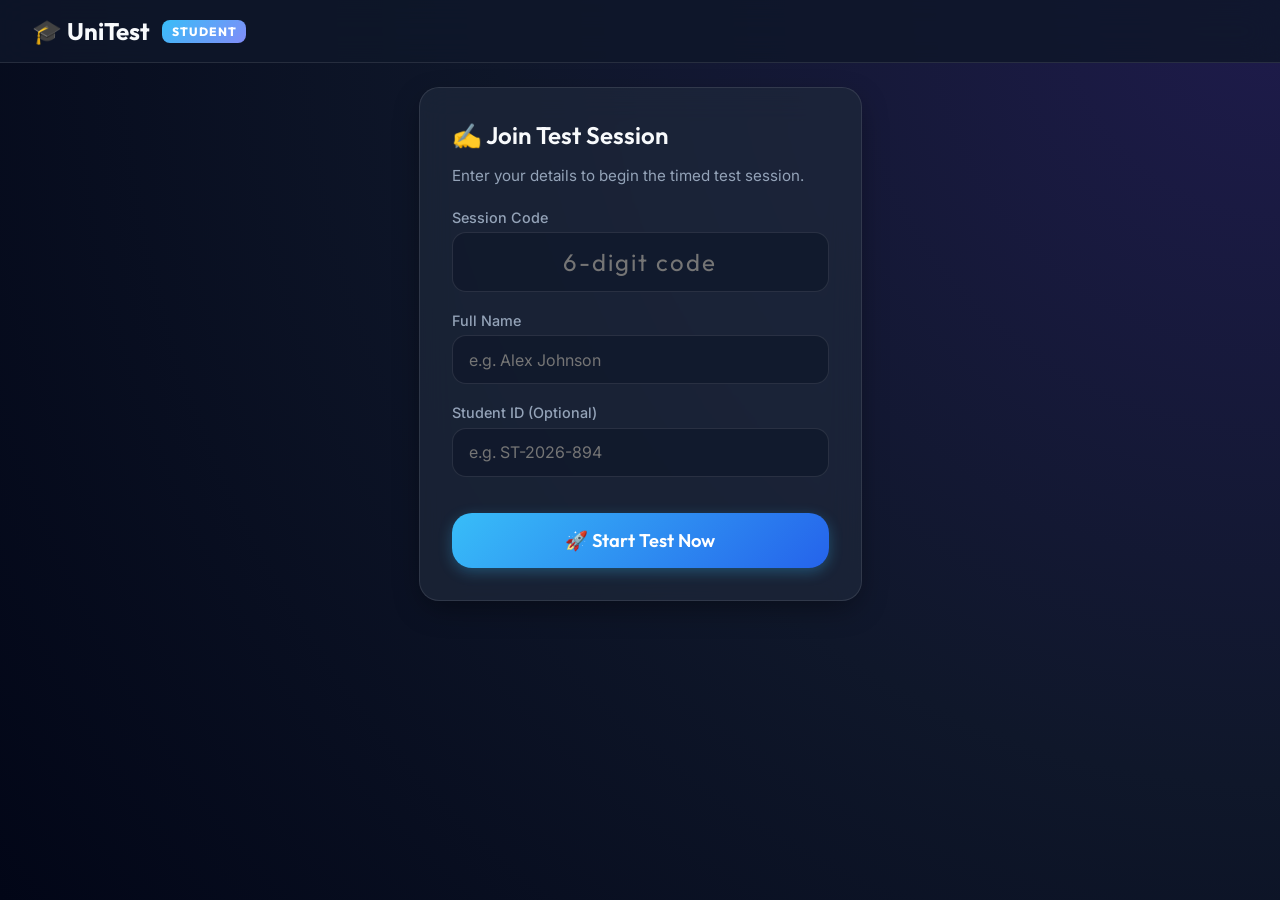
==== student.html @ 2f3c704a "Initial commit: University Quick-Test Platform" ====
<!DOCTYPE html>
<html lang="en">
<head>
    <meta charset="UTF-8">
    <meta name="viewport" content="width=device-width, initial-scale=1.0">
    <title>University Test Platform - Student Portal</title>
    <link rel="stylesheet" href="css/styles.css">
</head>
<body>
    <header>
        <a href="#" class="brand">
            🎓 UniTest <span class="brand-badge">Student</span>
        </a>
        <div id="header-student-info" style="font-size: 0.9rem; color: var(--text-secondary);"></div>
    </header>

    <main class="student-container">
        <!-- JOIN TEST SCREEN -->
        <div id="join-card" class="card">
            <h2 class="card-title">✍️ Join Test Session</h2>
            <p style="color: var(--text-secondary); margin-bottom: 1.5rem; font-size: 0.95rem;">
                Enter your details to begin the timed test session.
            </p>

            <form id="join-form" onsubmit="handleJoinTest(event)">
                <div class="form-group">
                    <label class="form-label">Session Code</label>
                    <input type="text" id="session-code" class="form-input" style="font-family: var(--font-heading); font-size: 1.5rem; letter-spacing: 2px; text-align: center;" placeholder="6-digit code" maxlength="6" required>
                </div>

                <div class="form-group">
                    <label class="form-label">Full Name</label>
                    <input type="text" id="student-name" class="form-input" placeholder="e.g. Alex Johnson" required>
                </div>

                <div class="form-group">
                    <label class="form-label">Student ID (Optional)</label>
                    <input type="text" id="student-id-input" class="form-input" placeholder="e.g. ST-2026-894">
                </div>

                <button type="submit" class="btn btn-primary btn-lg btn-full" style="margin-top: 1rem;">
                    🚀 Start Test Now
                </button>
            </form>
        </div>

        <!-- ACTIVE TEST VIEW -->
        <div id="test-view" style="display: none;">
            <!-- Countdown Timer Header -->
            <div id="timer-badge" class="timer-badge">
                <div>
                    <div style="font-size: 0.8rem; text-transform: uppercase; letter-spacing: 1px; color: var(--text-secondary);">Time Remaining</div>
                    <div id="timer-clock" class="timer-clock">00:00</div>
                </div>
                <button class="btn btn-success" onclick="confirmAndSubmitTest()">Submit Test ✓</button>
            </div>

            <div class="card" style="margin-bottom: 1rem;">
                <h2 id="test-title-display" class="card-title">Test Title</h2>
                <div style="color: var(--text-secondary); font-size: 0.9rem;">Select 1 answer for each question below:</div>
            </div>

            <!-- Questions Form -->
            <form id="test-questions-form" onsubmit="handleManualSubmit(event)">
                <div id="questions-list"></div>

                <div style="margin-top: 2rem; margin-bottom: 3rem;">
                    <button type="submit" class="btn btn-success btn-lg btn-full">
                        Submit Test Answers ✓
                    </button>
                </div>
            </form>
        </div>

        <!-- SCORE SUMMARY CARD -->
        <div id="score-card" class="card" style="display: none; text-align: center; padding: 3rem 1.5rem;">
            <div style="font-size: 4rem; margin-bottom: 1rem;">🎉</div>
            <h2 class="card-title" style="justify-content: center;">Test Submitted Successfully!</h2>
            <p style="color: var(--text-secondary); margin-bottom: 2rem;">
                Thank you <strong id="score-student-name" style="color: var(--text-primary);">Student</strong>, your answers have been recorded.
            </p>

            <div style="background: rgba(15, 23, 42, 0.7); border: 1px solid var(--border-color); border-radius: var(--radius-xl); padding: 2rem; max-width: 360px; margin: 0 auto 2rem;">
                <div style="font-size: 0.9rem; color: var(--text-secondary); text-transform: uppercase; letter-spacing: 1px;">Your Score</div>
                <div id="score-display" style="font-family: var(--font-heading); font-size: 3.5rem; font-weight: 800; color: var(--accent-blue); margin: 0.5rem 0;">0 / 0</div>
                <div id="score-percentage-badge" class="score-tag high" style="font-size: 1.1rem; padding: 0.5rem 1.25rem;">0%</div>
            </div>

            <h3 style="font-family: var(--font-heading); text-align: left; margin-bottom: 1rem;">Detailed Answer Review:</h3>
            <div id="answers-review-container" style="text-align: left;"></div>
        </div>
    </main>

    <script src="js/student.js"></script>
</body>
</html>
---- css/styles.css ----
/* Modern University Quick-Test Platform Design System */
@import url('https://fonts.googleapis.com/css2?family=Outfit:wght@300;400;500;600;700;800&family=Inter:wght@400;500;600;700&display=swap');

:root {
    --bg-primary: #0f172a;
    --bg-card: rgba(30, 41, 59, 0.7);
    --bg-card-hover: rgba(51, 65, 85, 0.8);
    --border-color: rgba(255, 255, 255, 0.1);
    
    --accent-blue: #38bdf8;
    --accent-blue-hover: #0284c7;
    --accent-purple: #818cf8;
    --accent-green: #34d399;
    --accent-red: #f87171;
    --accent-yellow: #fbbf24;
    
    --text-primary: #f8fafc;
    --text-secondary: #94a3b8;
    --text-muted: #64748b;
    
    --radius-sm: 8px;
    --radius-md: 14px;
    --radius-lg: 20px;
    --radius-xl: 28px;
    
    --shadow-soft: 0 10px 30px -5px rgba(0, 0, 0, 0.4);
    --shadow-glow: 0 0 25px rgba(56, 189, 248, 0.25);
    
    --font-heading: 'Outfit', sans-serif;
    --font-body: 'Inter', sans-serif;
}

* {
    box-sizing: border-box;
    margin: 0;
    padding: 0;
}

body {
    font-family: var(--font-body);
    background: radial-gradient(circle at top right, #1e1b4b 0%, #0f172a 50%, #020617 100%);
    color: var(--text-primary);
    min-height: 100vh;
    display: flex;
    flex-direction: column;
    overflow-x: hidden;
}

/* Header & Navigation */
header {
    background: rgba(15, 23, 42, 0.85);
    backdrop-filter: blur(16px);
    border-bottom: 1px solid var(--border-color);
    padding: 1rem 2rem;
    position: sticky;
    top: 0;
    z-index: 100;
    display: flex;
    justify-content: space-between;
    align-items: center;
}

.brand {
    display: flex;
    align-items: center;
    gap: 0.75rem;
    font-family: var(--font-heading);
    font-size: 1.5rem;
    font-weight: 700;
    color: var(--text-primary);
    text-decoration: none;
}

.brand-badge {
    background: linear-gradient(135deg, var(--accent-blue), var(--accent-purple));
    color: #fff;
    padding: 0.25rem 0.6rem;
    border-radius: var(--radius-sm);
    font-size: 0.75rem;
    font-weight: 800;
    letter-spacing: 1px;
    text-transform: uppercase;
}

/* Main Container Layout */
.container {
    max-width: 1200px;
    margin: 2rem auto;
    padding: 0 1.5rem;
    width: 100%;
    flex: 1;
}

.student-container {
    max-width: 720px;
    margin: 1.5rem auto;
    padding: 0 1rem;
}

/* Card Component (Glassmorphism) */
.card {
    background: var(--bg-card);
    backdrop-filter: blur(16px);
    border: 1px solid var(--border-color);
    border-radius: var(--radius-lg);
    padding: 2rem;
    margin-bottom: 1.5rem;
    box-shadow: var(--shadow-soft);
    transition: all 0.3s ease;
}

.card-title {
    font-family: var(--font-heading);
    font-size: 1.5rem;
    font-weight: 600;
    margin-bottom: 1rem;
    display: flex;
    align-items: center;
    gap: 0.5rem;
}

/* Buttons */
.btn {
    display: inline-flex;
    align-items: center;
    justify-content: center;
    gap: 0.5rem;
    padding: 0.75rem 1.5rem;
    font-family: var(--font-heading);
    font-size: 1rem;
    font-weight: 600;
    border-radius: var(--radius-md);
    border: none;
    cursor: pointer;
    transition: all 0.25s cubic-bezier(0.4, 0, 0.2, 1);
    text-decoration: none;
}

.btn-primary {
    background: linear-gradient(135deg, var(--accent-blue), #2563eb);
    color: #fff;
    box-shadow: 0 4px 14px rgba(56, 189, 248, 0.3);
}

.btn-primary:hover {
    transform: translateY(-2px);
    box-shadow: 0 6px 20px rgba(56, 189, 248, 0.45);
}

.btn-secondary {
    background: rgba(255, 255, 255, 0.08);
    color: var(--text-primary);
    border: 1px solid var(--border-color);
}

.btn-secondary:hover {
    background: rgba(255, 255, 255, 0.15);
}

.btn-success {
    background: linear-gradient(135deg, var(--accent-green), #059669);
    color: #064e3b;
    font-weight: 700;
}

.btn-success:hover {
    transform: translateY(-2px);
    box-shadow: 0 6px 20px rgba(52, 211, 153, 0.4);
}

.btn-lg {
    padding: 1rem 2rem;
    font-size: 1.15rem;
    border-radius: var(--radius-lg);
}

.btn-full {
    width: 100%;
}

/* Inputs & Form Groups */
.form-group {
    margin-bottom: 1.25rem;
}

.form-label {
    display: block;
    font-size: 0.9rem;
    font-weight: 500;
    color: var(--text-secondary);
    margin-bottom: 0.4rem;
}

.form-input, .form-select, .form-textarea {
    width: 100%;
    padding: 0.85rem 1rem;
    background: rgba(15, 23, 42, 0.7);
    border: 1px solid var(--border-color);
    border-radius: var(--radius-md);
    color: var(--text-primary);
    font-family: var(--font-body);
    font-size: 1rem;
    outline: none;
    transition: border-color 0.2s;
}

.form-input:focus, .form-textarea:focus {
    border-color: var(--accent-blue);
    box-shadow: 0 0 0 3px rgba(56, 189, 248, 0.2);
}

/* BIG SCREEN PROJECTOR MODE */
.big-screen-modal {
    position: fixed;
    inset: 0;
    background: #020617;
    z-index: 1000;
    display: flex;
    flex-direction: column;
    padding: 2rem;
    animation: fadeIn 0.3s ease;
}

.big-screen-header {
    display: flex;
    justify-content: space-between;
    align-items: center;
    border-bottom: 1px solid var(--border-color);
    padding-bottom: 1.5rem;
}

.big-screen-content {
    flex: 1;
    display: grid;
    grid-template-columns: 1fr 1fr;
    gap: 3rem;
    align-items: center;
    margin: 2rem 0;
}

.qr-box {
    background: #ffffff;
    padding: 2rem;
    border-radius: var(--radius-xl);
    display: flex;
    flex-direction: column;
    align-items: center;
    justify-content: center;
    box-shadow: 0 20px 50px rgba(0, 0, 0, 0.6);
}

.big-session-code {
    font-family: var(--font-heading);
    font-size: 4rem;
    font-weight: 800;
    color: var(--accent-blue);
    letter-spacing: 4px;
    background: rgba(56, 189, 248, 0.1);
    padding: 0.5rem 1.5rem;
    border-radius: var(--radius-lg);
    border: 2px dashed var(--accent-blue);
    display: inline-block;
    margin-top: 1rem;
}

.big-join-url {
    font-size: 1.4rem;
    color: var(--text-secondary);
    margin-top: 1rem;
    word-break: break-all;
}

/* STUDENT TIMER & TEST QUESTION CARDS */
.timer-badge {
    position: sticky;
    top: 5rem;
    z-index: 90;
    background: rgba(15, 23, 42, 0.95);
    backdrop-filter: blur(12px);
    border: 2px solid var(--accent-yellow);
    border-radius: var(--radius-lg);
    padding: 0.75rem 1.5rem;
    display: flex;
    align-items: center;
    justify-content: space-between;
    margin-bottom: 1.5rem;
    box-shadow: 0 8px 24px rgba(251, 191, 36, 0.2);
}

.timer-badge.warning {
    border-color: var(--accent-red);
    box-shadow: 0 0 20px rgba(248, 113, 113, 0.4);
    animation: pulse 1s infinite alternate;
}

.timer-clock {
    font-family: var(--font-heading);
    font-size: 1.8rem;
    font-weight: 800;
    color: var(--accent-yellow);
}

.timer-badge.warning .timer-clock {
    color: var(--accent-red);
}

/* 1-OF-4 OPTIONS SELECTOR */
.question-card {
    background: var(--bg-card);
    border: 1px solid var(--border-color);
    border-radius: var(--radius-lg);
    padding: 1.5rem;
    margin-bottom: 1.5rem;
}

.question-title {
    font-size: 1.2rem;
    font-weight: 600;
    margin-bottom: 1.25rem;
    line-height: 1.5;
}

.options-grid {
    display: grid;
    grid-template-columns: 1fr;
    gap: 0.75rem;
}

.option-btn {
    display: flex;
    align-items: center;
    gap: 1rem;
    padding: 1rem 1.25rem;
    background: rgba(15, 23, 42, 0.6);
    border: 1px solid var(--border-color);
    border-radius: var(--radius-md);
    color: var(--text-primary);
    cursor: pointer;
    transition: all 0.2s ease;
    text-align: left;
    font-size: 1rem;
}

.option-btn:hover {
    background: rgba(56, 189, 248, 0.1);
    border-color: var(--accent-blue);
}

.option-btn.selected {
    background: linear-gradient(135deg, rgba(56, 189, 248, 0.2), rgba(129, 140, 248, 0.2));
    border-color: var(--accent-blue);
    box-shadow: 0 0 15px rgba(56, 189, 248, 0.25);
}

.option-badge {
    width: 32px;
    height: 32px;
    border-radius: 50%;
    background: rgba(255, 255, 255, 0.1);
    display: flex;
    align-items: center;
    justify-content: center;
    font-family: var(--font-heading);
    font-weight: 700;
    flex-shrink: 0;
}

.option-btn.selected .option-badge {
    background: var(--accent-blue);
    color: #0f172a;
}

/* RESULTS TABLE */
.results-table {
    width: 100%;
    border-collapse: collapse;
    margin-top: 1rem;
}

.results-table th, .results-table td {
    padding: 1rem;
    text-align: left;
    border-bottom: 1px solid var(--border-color);
}

.results-table th {
    font-family: var(--font-heading);
    color: var(--text-secondary);
    font-weight: 600;
    font-size: 0.9rem;
    text-transform: uppercase;
}

.score-tag {
    display: inline-block;
    padding: 0.35rem 0.75rem;
    border-radius: var(--radius-sm);
    font-weight: 700;
    font-size: 0.9rem;
}

.score-tag.high {
    background: rgba(52, 211, 153, 0.2);
    color: var(--accent-green);
    border: 1px solid rgba(52, 211, 153, 0.4);
}

.score-tag.medium {
    background: rgba(251, 191, 36, 0.2);
    color: var(--accent-yellow);
    border: 1px solid rgba(251, 191, 36, 0.4);
}

.score-tag.low {
    background: rgba(248, 113, 113, 0.2);
    color: var(--accent-red);
    border: 1px solid rgba(248, 113, 113, 0.4);
}

/* Animations */
@keyframes fadeIn {
    from { opacity: 0; transform: scale(0.98); }
    to { opacity: 1; transform: scale(1); }
}

@keyframes pulse {
    0% { transform: scale(1); }
    100% { transform: scale(1.02); }
}

/* Responsive adjustments */
@media (max-width: 768px) {
    .big-screen-content {
        grid-template-columns: 1fr;
        gap: 1.5rem;
    }
    
    header {
        padding: 1rem;
    }
    
    .card {
        padding: 1.25rem;
    }
}
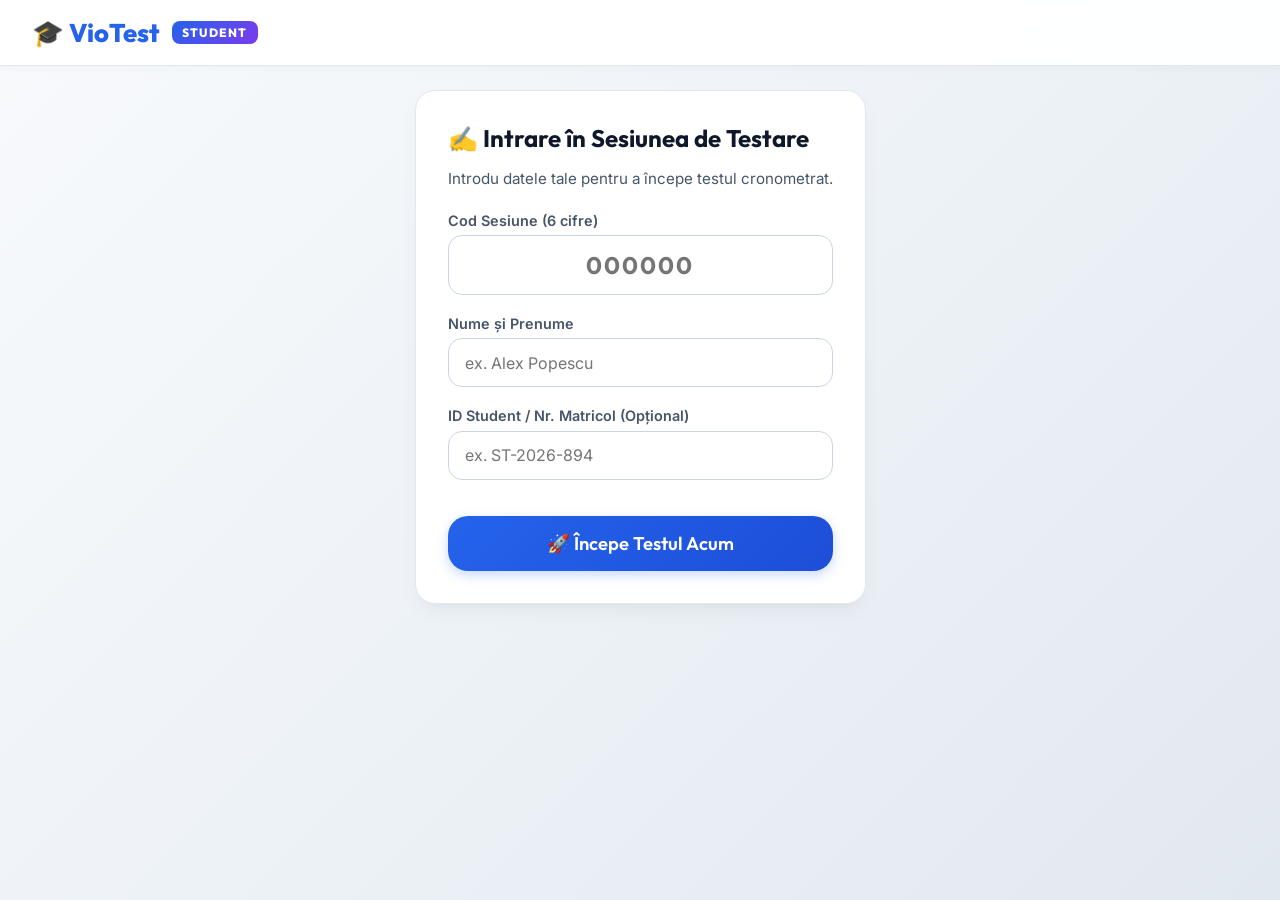
==== commit 74a40f23: "Rename platform to VioTest, translate to Romanian, and switch to light theme" ====
--- a/student.html
+++ b/student.html
@@ -1,45 +1,45 @@
 <!DOCTYPE html>
-<html lang="en">
+<html lang="ro">
 <head>
     <meta charset="UTF-8">
     <meta name="viewport" content="width=device-width, initial-scale=1.0">
-    <title>University Test Platform - Student Portal</title>
+    <title>VioTest - Portal Student</title>
     <link rel="stylesheet" href="css/styles.css">
 </head>
 <body>
     <header>
         <a href="#" class="brand">
-            🎓 UniTest <span class="brand-badge">Student</span>
+            🎓 VioTest <span class="brand-badge">Student</span>
         </a>
-        <div id="header-student-info" style="font-size: 0.9rem; color: var(--text-secondary);"></div>
+        <div id="header-student-info" style="font-size: 0.9rem; color: var(--text-secondary); font-weight: 600;"></div>
     </header>
 
     <main class="student-container">
         <!-- JOIN TEST SCREEN -->
         <div id="join-card" class="card">
-            <h2 class="card-title">✍️ Join Test Session</h2>
+            <h2 class="card-title">✍️ Intrare în Sesiunea de Testare</h2>
             <p style="color: var(--text-secondary); margin-bottom: 1.5rem; font-size: 0.95rem;">
-                Enter your details to begin the timed test session.
+                Introdu datele tale pentru a începe testul cronometrat.
             </p>
 
             <form id="join-form" onsubmit="handleJoinTest(event)">
                 <div class="form-group">
-                    <label class="form-label">Session Code</label>
-                    <input type="text" id="session-code" class="form-input" style="font-family: var(--font-heading); font-size: 1.5rem; letter-spacing: 2px; text-align: center;" placeholder="6-digit code" maxlength="6" required>
+                    <label class="form-label">Cod Sesiune (6 cifre)</label>
+                    <input type="text" id="session-code" class="form-input" style="font-family: var(--font-heading); font-size: 1.5rem; letter-spacing: 2px; text-align: center; font-weight: 700; color: var(--accent-blue);" placeholder="000000" maxlength="6" required>
                 </div>
 
                 <div class="form-group">
-                    <label class="form-label">Full Name</label>
-                    <input type="text" id="student-name" class="form-input" placeholder="e.g. Alex Johnson" required>
+                    <label class="form-label">Nume și Prenume</label>
+                    <input type="text" id="student-name" class="form-input" placeholder="ex. Alex Popescu" required>
                 </div>
 
                 <div class="form-group">
-                    <label class="form-label">Student ID (Optional)</label>
-                    <input type="text" id="student-id-input" class="form-input" placeholder="e.g. ST-2026-894">
+                    <label class="form-label">ID Student / Nr. Matricol (Opțional)</label>
+                    <input type="text" id="student-id-input" class="form-input" placeholder="ex. ST-2026-894">
                 </div>
 
                 <button type="submit" class="btn btn-primary btn-lg btn-full" style="margin-top: 1rem;">
-                    🚀 Start Test Now
+                    🚀 Începe Testul Acum
                 </button>
             </form>
         </div>
@@ -49,15 +49,15 @@
             <!-- Countdown Timer Header -->
             <div id="timer-badge" class="timer-badge">
                 <div>
-                    <div style="font-size: 0.8rem; text-transform: uppercase; letter-spacing: 1px; color: var(--text-secondary);">Time Remaining</div>
+                    <div style="font-size: 0.8rem; text-transform: uppercase; letter-spacing: 1px; color: var(--text-secondary); font-weight: 700;">Timp Rămas</div>
                     <div id="timer-clock" class="timer-clock">00:00</div>
                 </div>
-                <button class="btn btn-success" onclick="confirmAndSubmitTest()">Submit Test ✓</button>
+                <button class="btn btn-success" onclick="confirmAndSubmitTest()">Trimite Testul ✓</button>
             </div>
 
             <div class="card" style="margin-bottom: 1rem;">
-                <h2 id="test-title-display" class="card-title">Test Title</h2>
-                <div style="color: var(--text-secondary); font-size: 0.9rem;">Select 1 answer for each question below:</div>
+                <h2 id="test-title-display" class="card-title">Titlu Test</h2>
+                <div style="color: var(--text-secondary); font-size: 0.95rem;">Selectează 1 opțiune pentru fiecare întrebare de mai jos:</div>
             </div>
 
             <!-- Questions Form -->
@@ -66,7 +66,7 @@
 
                 <div style="margin-top: 2rem; margin-bottom: 3rem;">
                     <button type="submit" class="btn btn-success btn-lg btn-full">
-                        Submit Test Answers ✓
+                        Trimite Răspunsurile la Test ✓
                     </button>
                 </div>
             </form>
@@ -75,18 +75,18 @@
         <!-- SCORE SUMMARY CARD -->
         <div id="score-card" class="card" style="display: none; text-align: center; padding: 3rem 1.5rem;">
             <div style="font-size: 4rem; margin-bottom: 1rem;">🎉</div>
-            <h2 class="card-title" style="justify-content: center;">Test Submitted Successfully!</h2>
+            <h2 class="card-title" style="justify-content: center;">Test Trimis cu Succes!</h2>
             <p style="color: var(--text-secondary); margin-bottom: 2rem;">
-                Thank you <strong id="score-student-name" style="color: var(--text-primary);">Student</strong>, your answers have been recorded.
+                Mulțumim, <strong id="score-student-name" style="color: var(--text-primary);">Student</strong>! Răspunsurile tale au fost înregistrate.
             </p>
 
-            <div style="background: rgba(15, 23, 42, 0.7); border: 1px solid var(--border-color); border-radius: var(--radius-xl); padding: 2rem; max-width: 360px; margin: 0 auto 2rem;">
-                <div style="font-size: 0.9rem; color: var(--text-secondary); text-transform: uppercase; letter-spacing: 1px;">Your Score</div>
+            <div style="background: #f8fafc; border: 2px solid var(--border-color); border-radius: var(--radius-xl); padding: 2rem; max-width: 360px; margin: 0 auto 2rem;">
+                <div style="font-size: 0.85rem; color: var(--text-secondary); text-transform: uppercase; letter-spacing: 1px; font-weight: 700;">Punctajul Tău</div>
                 <div id="score-display" style="font-family: var(--font-heading); font-size: 3.5rem; font-weight: 800; color: var(--accent-blue); margin: 0.5rem 0;">0 / 0</div>
                 <div id="score-percentage-badge" class="score-tag high" style="font-size: 1.1rem; padding: 0.5rem 1.25rem;">0%</div>
             </div>
 
-            <h3 style="font-family: var(--font-heading); text-align: left; margin-bottom: 1rem;">Detailed Answer Review:</h3>
+            <h3 style="font-family: var(--font-heading); text-align: left; margin-bottom: 1rem;">Revizuire Detaliată a Răspunsurilor:</h3>
             <div id="answers-review-container" style="text-align: left;"></div>
         </div>
     </main>
--- a/css/styles.css
+++ b/css/styles.css
@@ -1,21 +1,23 @@
-/* Modern University Quick-Test Platform Design System */
+/* VioTest - Modern Light Theme Design System */
 @import url('https://fonts.googleapis.com/css2?family=Outfit:wght@300;400;500;600;700;800&family=Inter:wght@400;500;600;700&display=swap');
 
 :root {
-    --bg-primary: #0f172a;
-    --bg-card: rgba(30, 41, 59, 0.7);
-    --bg-card-hover: rgba(51, 65, 85, 0.8);
-    --border-color: rgba(255, 255, 255, 0.1);
-    
-    --accent-blue: #38bdf8;
-    --accent-blue-hover: #0284c7;
-    --accent-purple: #818cf8;
-    --accent-green: #34d399;
-    --accent-red: #f87171;
-    --accent-yellow: #fbbf24;
-    
-    --text-primary: #f8fafc;
-    --text-secondary: #94a3b8;
+    --bg-primary: #f8fafc;
+    --bg-secondary: #edf2f7;
+    --bg-card: #ffffff;
+    --bg-card-hover: #f1f5f9;
+    --border-color: #e2e8f0;
+    --border-accent: #cbd5e1;
+    
+    --accent-blue: #2563eb;
+    --accent-blue-hover: #1d4ed8;
+    --accent-purple: #7c3aed;
+    --accent-green: #059669;
+    --accent-red: #dc2626;
+    --accent-yellow: #d97706;
+    
+    --text-primary: #0f172a;
+    --text-secondary: #475569;
     --text-muted: #64748b;
     
     --radius-sm: 8px;
@@ -23,8 +25,8 @@
     --radius-lg: 20px;
     --radius-xl: 28px;
     
-    --shadow-soft: 0 10px 30px -5px rgba(0, 0, 0, 0.4);
-    --shadow-glow: 0 0 25px rgba(56, 189, 248, 0.25);
+    --shadow-soft: 0 10px 25px -5px rgba(0, 0, 0, 0.05), 0 8px 10px -6px rgba(0, 0, 0, 0.03);
+    --shadow-glow: 0 0 20px rgba(37, 99, 235, 0.15);
     
     --font-heading: 'Outfit', sans-serif;
     --font-body: 'Inter', sans-serif;
@@ -38,7 +40,7 @@
 
 body {
     font-family: var(--font-body);
-    background: radial-gradient(circle at top right, #1e1b4b 0%, #0f172a 50%, #020617 100%);
+    background: linear-gradient(135deg, #f8fafc 0%, #edf2f7 50%, #e2e8f0 100%);
     color: var(--text-primary);
     min-height: 100vh;
     display: flex;
@@ -48,7 +50,7 @@
 
 /* Header & Navigation */
 header {
-    background: rgba(15, 23, 42, 0.85);
+    background: rgba(255, 255, 255, 0.95);
     backdrop-filter: blur(16px);
     border-bottom: 1px solid var(--border-color);
     padding: 1rem 2rem;
@@ -58,6 +60,7 @@
     display: flex;
     justify-content: space-between;
     align-items: center;
+    box-shadow: 0 2px 10px rgba(0,0,0,0.03);
 }
 
 .brand {
@@ -65,16 +68,16 @@
     align-items: center;
     gap: 0.75rem;
     font-family: var(--font-heading);
-    font-size: 1.5rem;
-    font-weight: 700;
-    color: var(--text-primary);
+    font-size: 1.6rem;
+    font-weight: 800;
+    color: var(--accent-blue);
     text-decoration: none;
 }
 
 .brand-badge {
     background: linear-gradient(135deg, var(--accent-blue), var(--accent-purple));
     color: #fff;
-    padding: 0.25rem 0.6rem;
+    padding: 0.25rem 0.65rem;
     border-radius: var(--radius-sm);
     font-size: 0.75rem;
     font-weight: 800;
@@ -82,7 +85,7 @@
     text-transform: uppercase;
 }
 
-/* Main Container Layout */
+/* Containers */
 .container {
     max-width: 1200px;
     margin: 2rem auto;
@@ -97,22 +100,22 @@
     padding: 0 1rem;
 }
 
-/* Card Component (Glassmorphism) */
+/* Card Component */
 .card {
     background: var(--bg-card);
-    backdrop-filter: blur(16px);
     border: 1px solid var(--border-color);
     border-radius: var(--radius-lg);
     padding: 2rem;
     margin-bottom: 1.5rem;
     box-shadow: var(--shadow-soft);
-    transition: all 0.3s ease;
+    transition: all 0.25s ease;
 }
 
 .card-title {
     font-family: var(--font-heading);
     font-size: 1.5rem;
-    font-weight: 600;
+    font-weight: 700;
+    color: var(--text-primary);
     margin-bottom: 1rem;
     display: flex;
     align-items: center;
@@ -132,40 +135,42 @@
     border-radius: var(--radius-md);
     border: none;
     cursor: pointer;
-    transition: all 0.25s cubic-bezier(0.4, 0, 0.2, 1);
+    transition: all 0.2s cubic-bezier(0.4, 0, 0.2, 1);
     text-decoration: none;
 }
 
 .btn-primary {
-    background: linear-gradient(135deg, var(--accent-blue), #2563eb);
-    color: #fff;
-    box-shadow: 0 4px 14px rgba(56, 189, 248, 0.3);
+    background: linear-gradient(135deg, var(--accent-blue), #1d4ed8);
+    color: #ffffff;
+    box-shadow: 0 4px 12px rgba(37, 99, 235, 0.25);
 }
 
 .btn-primary:hover {
     transform: translateY(-2px);
-    box-shadow: 0 6px 20px rgba(56, 189, 248, 0.45);
+    box-shadow: 0 6px 18px rgba(37, 99, 235, 0.35);
 }
 
 .btn-secondary {
-    background: rgba(255, 255, 255, 0.08);
+    background: #f1f5f9;
     color: var(--text-primary);
     border: 1px solid var(--border-color);
 }
 
 .btn-secondary:hover {
-    background: rgba(255, 255, 255, 0.15);
+    background: #e2e8f0;
+    border-color: var(--border-accent);
 }
 
 .btn-success {
-    background: linear-gradient(135deg, var(--accent-green), #059669);
-    color: #064e3b;
-    font-weight: 700;
+    background: linear-gradient(135deg, var(--accent-green), #047857);
+    color: #ffffff;
+    font-weight: 700;
+    box-shadow: 0 4px 12px rgba(5, 150, 105, 0.25);
 }
 
 .btn-success:hover {
     transform: translateY(-2px);
-    box-shadow: 0 6px 20px rgba(52, 211, 153, 0.4);
+    box-shadow: 0 6px 18px rgba(5, 150, 105, 0.35);
 }
 
 .btn-lg {
@@ -186,7 +191,7 @@
 .form-label {
     display: block;
     font-size: 0.9rem;
-    font-weight: 500;
+    font-weight: 600;
     color: var(--text-secondary);
     margin-bottom: 0.4rem;
 }
@@ -194,30 +199,30 @@
 .form-input, .form-select, .form-textarea {
     width: 100%;
     padding: 0.85rem 1rem;
-    background: rgba(15, 23, 42, 0.7);
-    border: 1px solid var(--border-color);
+    background: #ffffff;
+    border: 1px solid var(--border-accent);
     border-radius: var(--radius-md);
     color: var(--text-primary);
     font-family: var(--font-body);
     font-size: 1rem;
     outline: none;
-    transition: border-color 0.2s;
-}
-
-.form-input:focus, .form-textarea:focus {
+    transition: all 0.2s;
+}
+
+.form-input:focus, .form-select:focus, .form-textarea:focus {
     border-color: var(--accent-blue);
-    box-shadow: 0 0 0 3px rgba(56, 189, 248, 0.2);
-}
-
-/* BIG SCREEN PROJECTOR MODE */
+    box-shadow: 0 0 0 3px rgba(37, 99, 235, 0.15);
+}
+
+/* BIG SCREEN PROJECTOR MODE (LIGHT THEME) */
 .big-screen-modal {
     position: fixed;
     inset: 0;
-    background: #020617;
+    background: #ffffff;
     z-index: 1000;
     display: flex;
     flex-direction: column;
-    padding: 2rem;
+    padding: 2.5rem;
     animation: fadeIn 0.3s ease;
 }
 
@@ -225,7 +230,7 @@
     display: flex;
     justify-content: space-between;
     align-items: center;
-    border-bottom: 1px solid var(--border-color);
+    border-bottom: 2px solid var(--border-color);
     padding-bottom: 1.5rem;
 }
 
@@ -240,13 +245,14 @@
 
 .qr-box {
     background: #ffffff;
-    padding: 2rem;
+    padding: 2.5rem;
     border-radius: var(--radius-xl);
+    border: 2px solid var(--border-color);
     display: flex;
     flex-direction: column;
     align-items: center;
     justify-content: center;
-    box-shadow: 0 20px 50px rgba(0, 0, 0, 0.6);
+    box-shadow: 0 15px 40px rgba(0, 0, 0, 0.08);
 }
 
 .big-session-code {
@@ -255,8 +261,8 @@
     font-weight: 800;
     color: var(--accent-blue);
     letter-spacing: 4px;
-    background: rgba(56, 189, 248, 0.1);
-    padding: 0.5rem 1.5rem;
+    background: #eff6ff;
+    padding: 0.5rem 1.75rem;
     border-radius: var(--radius-lg);
     border: 2px dashed var(--accent-blue);
     display: inline-block;
@@ -265,8 +271,9 @@
 
 .big-join-url {
     font-size: 1.4rem;
-    color: var(--text-secondary);
-    margin-top: 1rem;
+    color: var(--accent-blue);
+    font-weight: 600;
+    margin-top: 0.5rem;
     word-break: break-all;
 }
 
@@ -275,21 +282,21 @@
     position: sticky;
     top: 5rem;
     z-index: 90;
-    background: rgba(15, 23, 42, 0.95);
+    background: rgba(255, 255, 255, 0.95);
     backdrop-filter: blur(12px);
     border: 2px solid var(--accent-yellow);
     border-radius: var(--radius-lg);
-    padding: 0.75rem 1.5rem;
+    padding: 0.85rem 1.5rem;
     display: flex;
     align-items: center;
     justify-content: space-between;
     margin-bottom: 1.5rem;
-    box-shadow: 0 8px 24px rgba(251, 191, 36, 0.2);
+    box-shadow: 0 6px 20px rgba(217, 119, 6, 0.15);
 }
 
 .timer-badge.warning {
     border-color: var(--accent-red);
-    box-shadow: 0 0 20px rgba(248, 113, 113, 0.4);
+    box-shadow: 0 0 20px rgba(220, 38, 38, 0.25);
     animation: pulse 1s infinite alternate;
 }
 
@@ -309,13 +316,15 @@
     background: var(--bg-card);
     border: 1px solid var(--border-color);
     border-radius: var(--radius-lg);
-    padding: 1.5rem;
+    padding: 1.75rem;
     margin-bottom: 1.5rem;
+    box-shadow: 0 4px 12px rgba(0,0,0,0.03);
 }
 
 .question-title {
     font-size: 1.2rem;
-    font-weight: 600;
+    font-weight: 700;
+    color: var(--text-primary);
     margin-bottom: 1.25rem;
     line-height: 1.5;
 }
@@ -331,32 +340,35 @@
     align-items: center;
     gap: 1rem;
     padding: 1rem 1.25rem;
-    background: rgba(15, 23, 42, 0.6);
-    border: 1px solid var(--border-color);
+    background: #f8fafc;
+    border: 1.5px solid var(--border-color);
     border-radius: var(--radius-md);
     color: var(--text-primary);
     cursor: pointer;
     transition: all 0.2s ease;
     text-align: left;
-    font-size: 1rem;
+    font-size: 1.05rem;
+    font-weight: 500;
 }
 
 .option-btn:hover {
-    background: rgba(56, 189, 248, 0.1);
+    background: #eff6ff;
     border-color: var(--accent-blue);
 }
 
 .option-btn.selected {
-    background: linear-gradient(135deg, rgba(56, 189, 248, 0.2), rgba(129, 140, 248, 0.2));
+    background: #eff6ff;
     border-color: var(--accent-blue);
-    box-shadow: 0 0 15px rgba(56, 189, 248, 0.25);
+    box-shadow: 0 0 12px rgba(37, 99, 235, 0.2);
+    font-weight: 600;
 }
 
 .option-badge {
-    width: 32px;
-    height: 32px;
+    width: 34px;
+    height: 34px;
     border-radius: 50%;
-    background: rgba(255, 255, 255, 0.1);
+    background: #e2e8f0;
+    color: var(--text-primary);
     display: flex;
     align-items: center;
     justify-content: center;
@@ -367,7 +379,7 @@
 
 .option-btn.selected .option-badge {
     background: var(--accent-blue);
-    color: #0f172a;
+    color: #ffffff;
 }
 
 /* RESULTS TABLE */
@@ -386,9 +398,11 @@
 .results-table th {
     font-family: var(--font-heading);
     color: var(--text-secondary);
-    font-weight: 600;
-    font-size: 0.9rem;
+    font-weight: 700;
+    font-size: 0.85rem;
     text-transform: uppercase;
+    letter-spacing: 0.5px;
+    background: #f8fafc;
 }
 
 .score-tag {
@@ -400,26 +414,26 @@
 }
 
 .score-tag.high {
-    background: rgba(52, 211, 153, 0.2);
-    color: var(--accent-green);
-    border: 1px solid rgba(52, 211, 153, 0.4);
+    background: #dcfce7;
+    color: #166534;
+    border: 1px solid #bbf7d0;
 }
 
 .score-tag.medium {
-    background: rgba(251, 191, 36, 0.2);
-    color: var(--accent-yellow);
-    border: 1px solid rgba(251, 191, 36, 0.4);
+    background: #fef3c7;
+    color: #92400e;
+    border: 1px solid #fde68a;
 }
 
 .score-tag.low {
-    background: rgba(248, 113, 113, 0.2);
-    color: var(--accent-red);
-    border: 1px solid rgba(248, 113, 113, 0.4);
+    background: #fee2e2;
+    color: #991b1b;
+    border: 1px solid #fecaca;
 }
 
 /* Animations */
 @keyframes fadeIn {
-    from { opacity: 0; transform: scale(0.98); }
+    from { opacity: 0; transform: scale(0.99); }
     to { opacity: 1; transform: scale(1); }
 }
 
